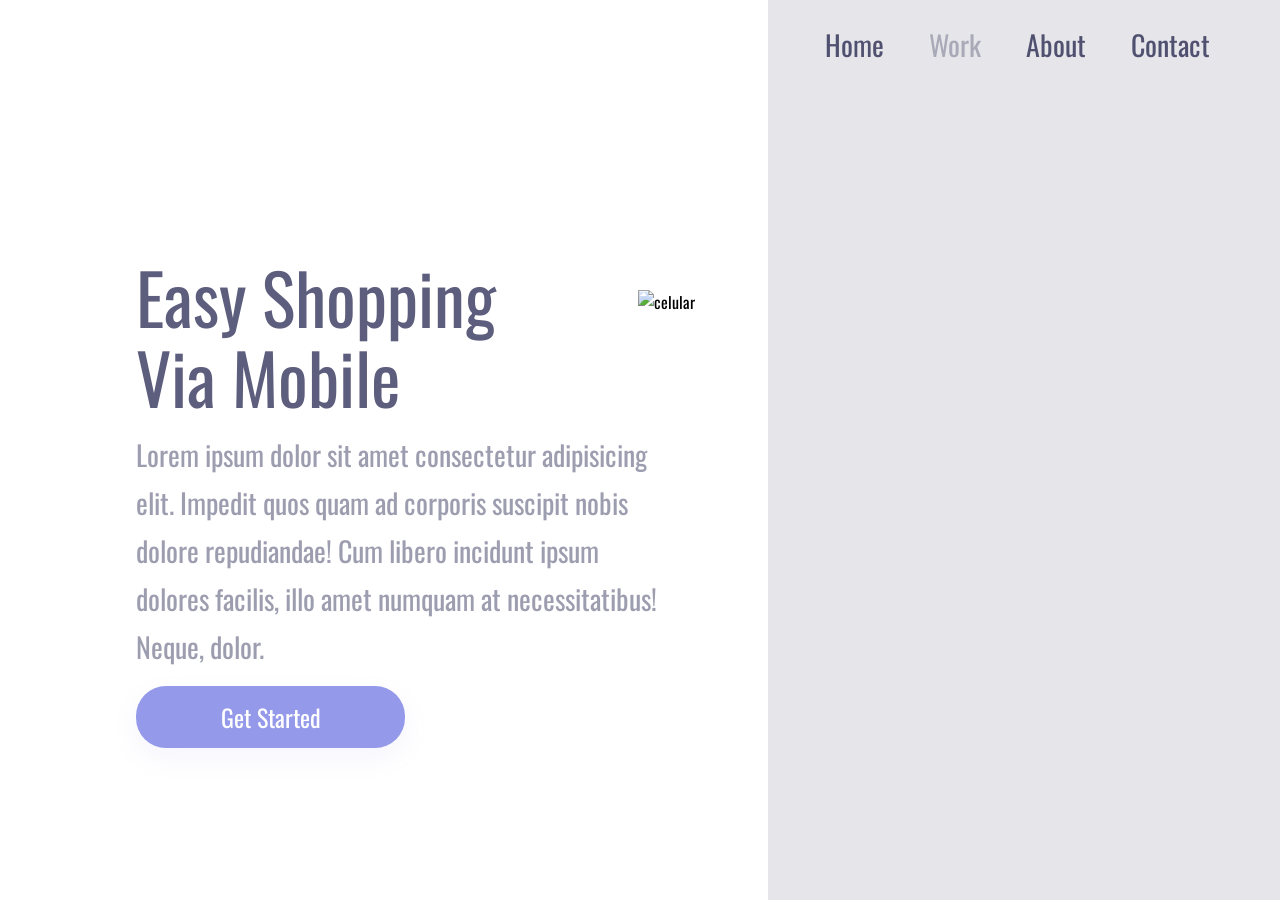
==== index.html @ 0a52d052 "rename do arquivo" ====
<!DOCTYPE html>
<html lang="en">

<head>
    <meta charset="UTF-8">
    <meta http-equiv="X-UA-Compatible" content="IE=edge">
    <meta name="viewport" content="width=device-width, initial-scale=1.0">
    <link rel="Stylesheet" href="./desafio.css">
    <title>Projeto</title>
</head>

<body>
    <div class="wrapper">


        <section class="container-left">
            <h1>Easy Shopping
                Via Mobile</h1>

            <p>Lorem ipsum dolor sit amet consectetur adipisicing elit. Impedit quos quam ad corporis suscipit nobis
                dolore repudiandae! Cum libero incidunt ipsum dolores facilis, illo amet numquam at necessitatibus!
                Neque, dolor.</p>

            <button>Get Started</button>
        </section>
        <section class="container-right">
            <header>
                <a class="header">Home</a>
                <a class="header">Work</a>
                <a class="header">About</a>
                <a class="header">Contact</a>
            </header>

            <img src="./celular.png" alt="celular">
        </section>

    </div>
</body>

</html>
---- desafio.css ----
@import url('https://fonts.googleapis.com/css2?family=Oswald&display=swap');

* {
    font-family: 'Oswald', sans-serif;
    margin: 0;
    padding: 0;
    box-sizing: border-box;
    font-weight: 400;
}

.wrapper {
    height: 100vh;
    width: 100vw;
}

.container-left {
    display: inline-block;
    width: 60%;
    padding-left: 136px;
    margin-top: 20%;
}


.container-right {
    display: inline-block;
    background-color: rgba(93, 93, 125, 0.16);
    height: 100vh;
    width: 40%;
    position: absolute;
}

img {
    position: relative;
    top: 25%;
    right: 130px;
}

h1 {
    font-size: 70px;
    line-height: 80px;
    color: #5D5D7D;
    width: 368px;
}

p {
    font-size: 28px;
    line-height: 48px;
    color: #5D5D7D;
    opacity: 0.6;
    margin: 15px 0;
    width: 540px;
}

button {
    width: 269px;
    height: 62px;
    background: #9499EA;
    box-shadow: 0px 10px 24px rgba(148, 153, 234, 0.0979959);
    border: none;
    border-radius: 30px;
    font-size: 24px;
    line-height: 36px;
    text-align: center;
    color: #FFFFFF;
    cursor: pointer;
}

button:hover {
    opacity: .8;
}

button:active {
    opacity: .5;
}

a {
    font-size: 28px;
    line-height: 41px;
    color: #505070;
    margin-right: 41px;
    cursor: pointer;
}

a:nth-child(2) {
    opacity: 0.4;
}

a:hover {
    opacity: 0.4;
}

a:active {
    opacity: 0.8;
}

header {
    margin: 24px 0 0 57px;
}

@media screen and (max-width:900px) {
    .container-left {
        width: 100%;
        height: 50%;
        padding: 0;
        margin: 0;
    }

    .container-right {
        display: block;
        height: auto;
        width: 100%;
        position: static;
        padding: 40px;
    }

    img {
        display: block;
        position: static;
        max-width: 90%;
    }

    header {
        display: none;
    }
    
    h1 {
        font-size: 36px;
        line-height: 52px;
        width: auto;
        margin: 58px 50px 0 50px;
        text-align: center;
    }

    p {
        margin: 15px 40px;
        width: auto;
        text-align: center;
        font-size: 14px;
        line-height: 24px;
    }

    button {
        margin: 0 auto;
        display: block;
    }

}

@media screen and (max-width:330px) {
    .container-left {
        height: 70%;
    }
}
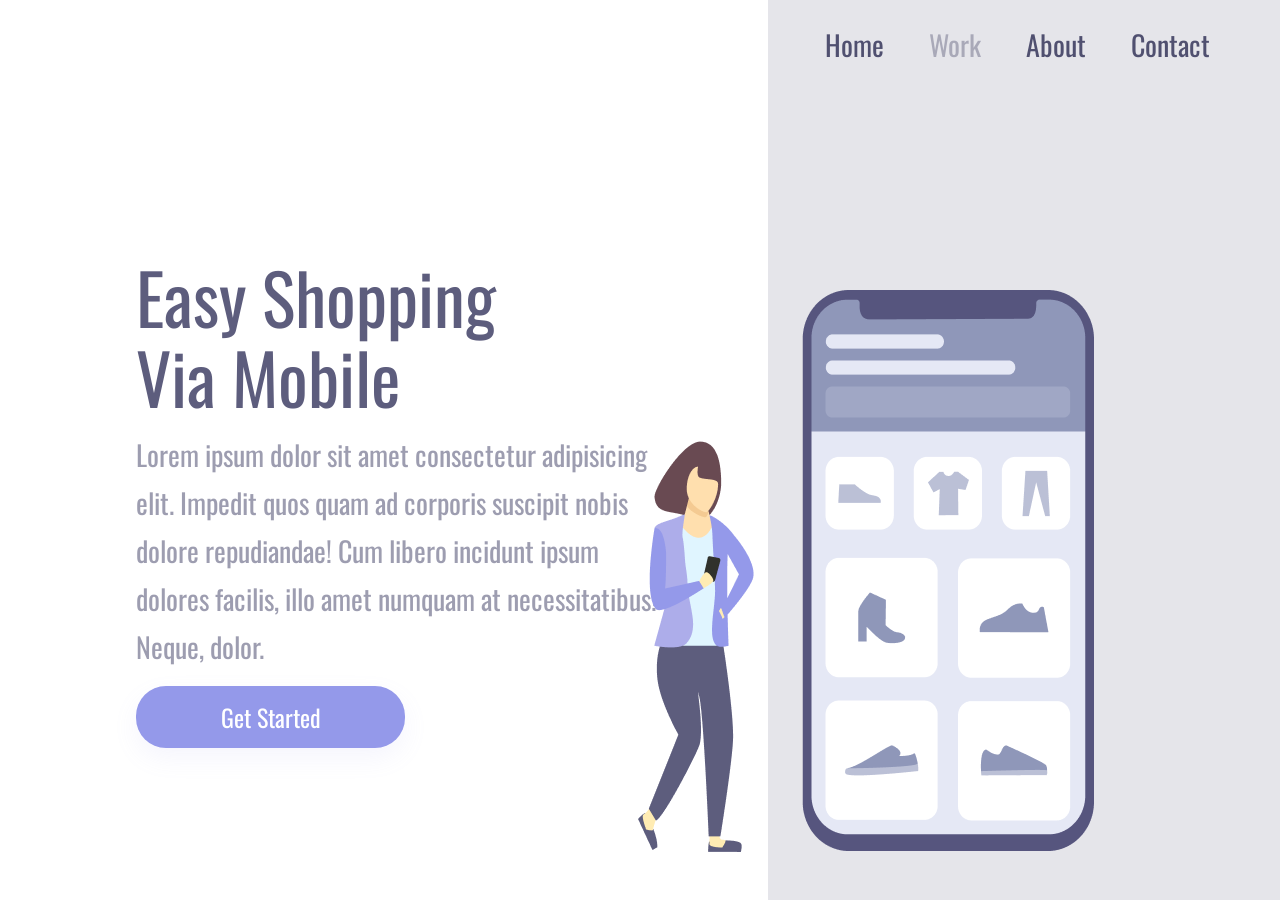
==== commit 6d1cde3e: "alteração do local da imagem." ====
--- a/index.html
+++ b/index.html
@@ -31,7 +31,7 @@
                 <a class="header">Contact</a>
             </header>
 
-            <img src="./celular.png" alt="celular">
+            <img src="./assets/celular.png" alt="celular">
         </section>
 
     </div>
